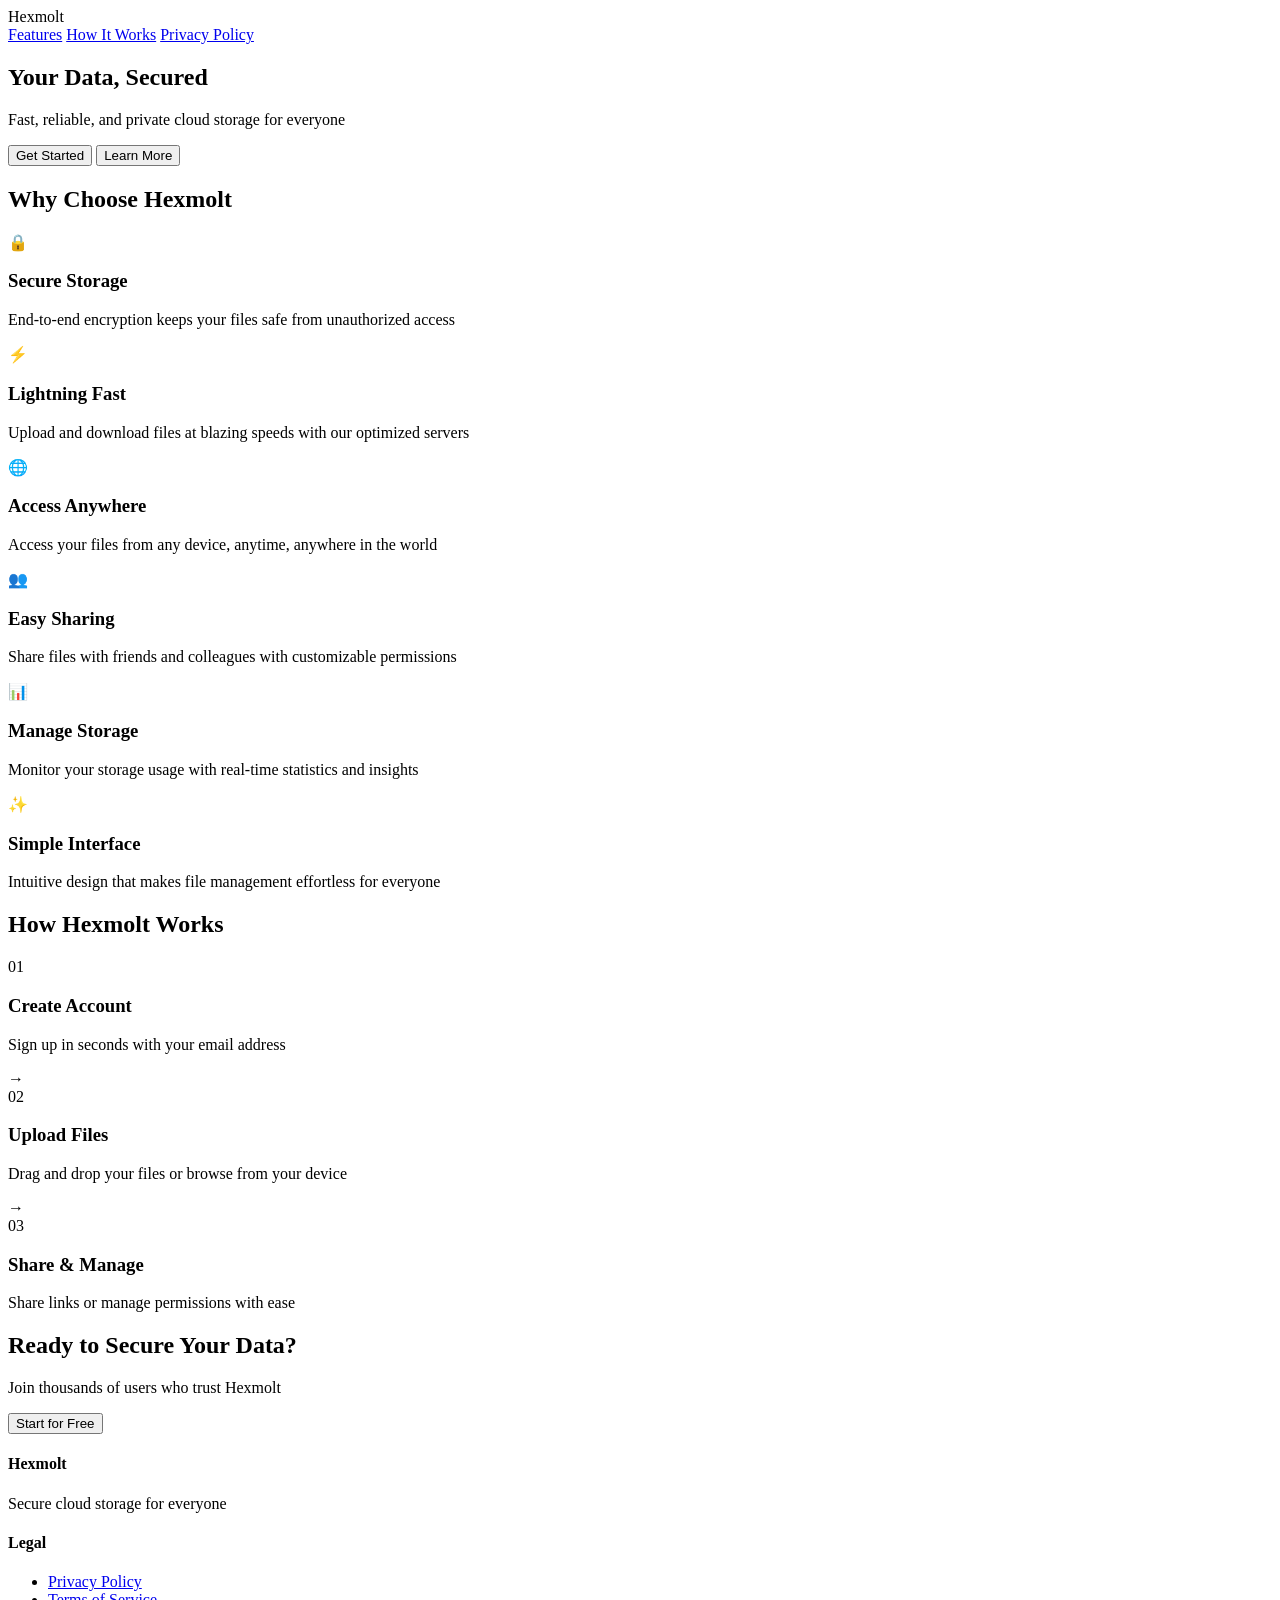
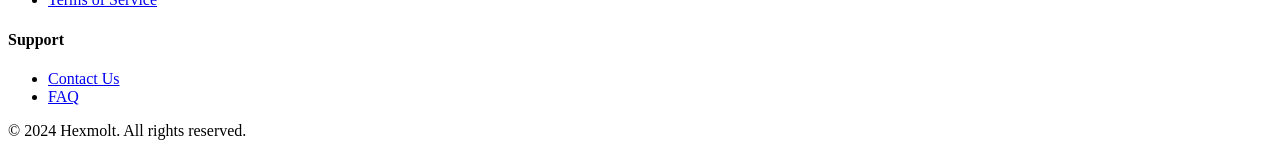
==== index.html @ 0158ca78 "Rename index (1).html to index.html" ====
<!DOCTYPE html>
<html lang="en">
<head>
    <meta charset="UTF-8">
    <meta name="viewport" content="width=device-width, initial-scale=1.0">
    <title>Hexmolt - Modern Data Storage</title>
    <link rel="stylesheet" href="css/style.css">
</head>
<body>
    <!-- Navigation -->
    <header class="navbar">
        <div class="container">
            <div class="navbar-content">
                <div class="logo">Hexmolt</div>
                <nav class="nav-links">
                    <a href="#features">Features</a>
                    <a href="#how-it-works">How It Works</a>
                    <a href="privacy.html">Privacy Policy</a>
                </nav>
            </div>
        </div>
    </header>

    <!-- Hero Section -->
    <section class="hero">
        <div class="container">
            <div class="hero-content">
                <h1 class="hero-title">Your Data, <span class="accent">Secured</span></h1>
                <p class="hero-subtitle">Fast, reliable, and private cloud storage for everyone</p>
                <div class="hero-cta">
                    <button class="btn btn-primary">Get Started</button>
                    <button class="btn btn-secondary">Learn More</button>
                </div>
            </div>
            <div class="hero-visual">
                <div class="floating-box box-1"></div>
                <div class="floating-box box-2"></div>
                <div class="floating-box box-3"></div>
            </div>
        </div>
    </section>

    <!-- Features Section -->
    <section id="features" class="features">
        <div class="container">
            <h2 class="section-title">Why Choose Hexmolt</h2>
            <div class="features-grid">
                <div class="feature-card">
                    <div class="feature-icon">🔒</div>
                    <h3>Secure Storage</h3>
                    <p>End-to-end encryption keeps your files safe from unauthorized access</p>
                </div>
                <div class="feature-card">
                    <div class="feature-icon">⚡</div>
                    <h3>Lightning Fast</h3>
                    <p>Upload and download files at blazing speeds with our optimized servers</p>
                </div>
                <div class="feature-card">
                    <div class="feature-icon">🌐</div>
                    <h3>Access Anywhere</h3>
                    <p>Access your files from any device, anytime, anywhere in the world</p>
                </div>
                <div class="feature-card">
                    <div class="feature-icon">👥</div>
                    <h3>Easy Sharing</h3>
                    <p>Share files with friends and colleagues with customizable permissions</p>
                </div>
                <div class="feature-card">
                    <div class="feature-icon">📊</div>
                    <h3>Manage Storage</h3>
                    <p>Monitor your storage usage with real-time statistics and insights</p>
                </div>
                <div class="feature-card">
                    <div class="feature-icon">✨</div>
                    <h3>Simple Interface</h3>
                    <p>Intuitive design that makes file management effortless for everyone</p>
                </div>
            </div>
        </div>
    </section>

    <!-- How It Works Section -->
    <section id="how-it-works" class="how-it-works">
        <div class="container">
            <h2 class="section-title">How Hexmolt Works</h2>
            <div class="steps-container">
                <div class="step">
                    <div class="step-number">01</div>
                    <h3>Create Account</h3>
                    <p>Sign up in seconds with your email address</p>
                </div>
                <div class="step-arrow">→</div>
                <div class="step">
                    <div class="step-number">02</div>
                    <h3>Upload Files</h3>
                    <p>Drag and drop your files or browse from your device</p>
                </div>
                <div class="step-arrow">→</div>
                <div class="step">
                    <div class="step-number">03</div>
                    <h3>Share & Manage</h3>
                    <p>Share links or manage permissions with ease</p>
                </div>
            </div>
        </div>
    </section>

    <!-- CTA Section -->
    <section class="cta-section">
        <div class="container">
            <h2>Ready to Secure Your Data?</h2>
            <p>Join thousands of users who trust Hexmolt</p>
            <button class="btn btn-primary btn-large">Start for Free</button>
        </div>
    </section>

    <!-- Footer -->
    <footer class="footer">
        <div class="container">
            <div class="footer-content">
                <div class="footer-section">
                    <h4>Hexmolt</h4>
                    <p>Secure cloud storage for everyone</p>
                </div>
                <div class="footer-section">
                    <h4>Legal</h4>
                    <ul>
                        <li><a href="privacy.html">Privacy Policy</a></li>
                        <li><a href="#terms">Terms of Service</a></li>
                    </ul>
                </div>
                <div class="footer-section">
                    <h4>Support</h4>
                    <ul>
                        <li><a href="mailto:abhisingh1000500@gmail.com">Contact Us</a></li>
                        <li><a href="#faq">FAQ</a></li>
                    </ul>
                </div>
            </div>
            <div class="footer-bottom">
                <p>&copy; 2024 Hexmolt. All rights reserved.</p>
            </div>
        </div>
    </footer>

    <script src="js/main.js"></script>
</body>
</html>
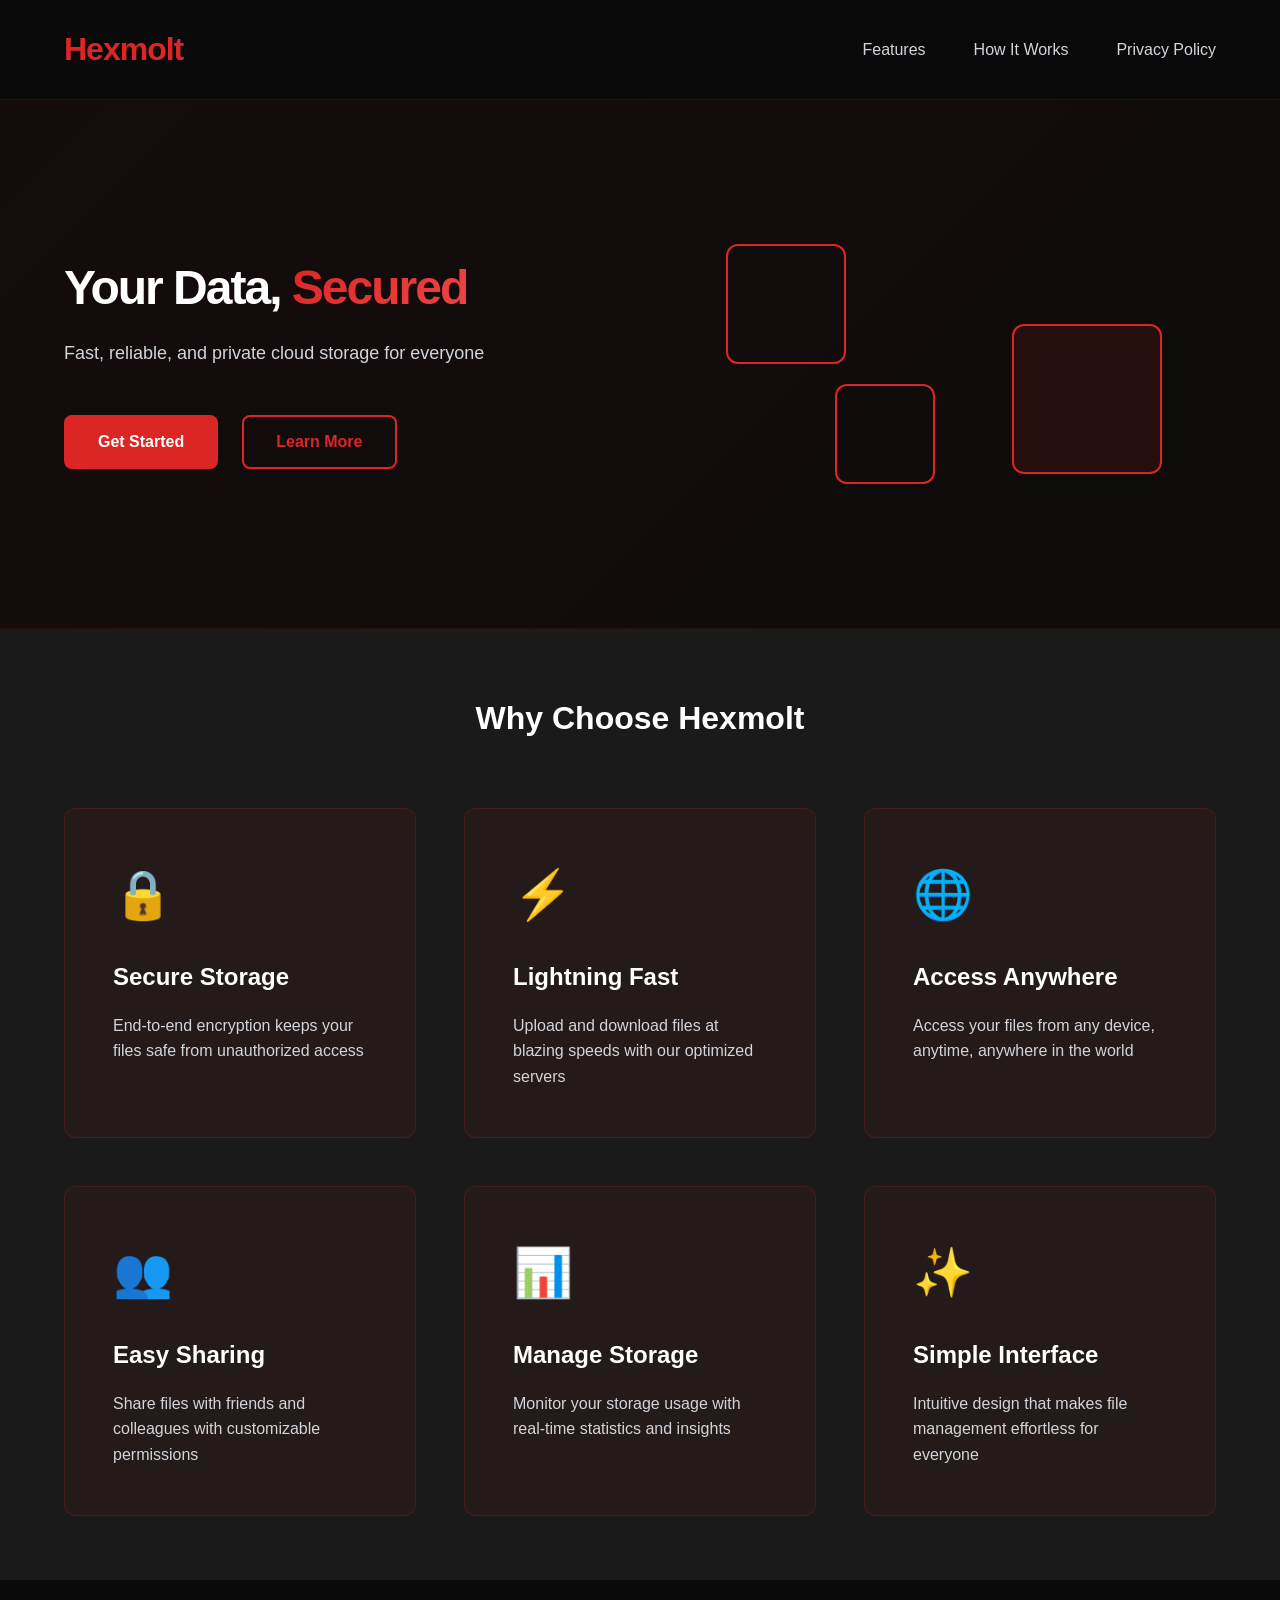
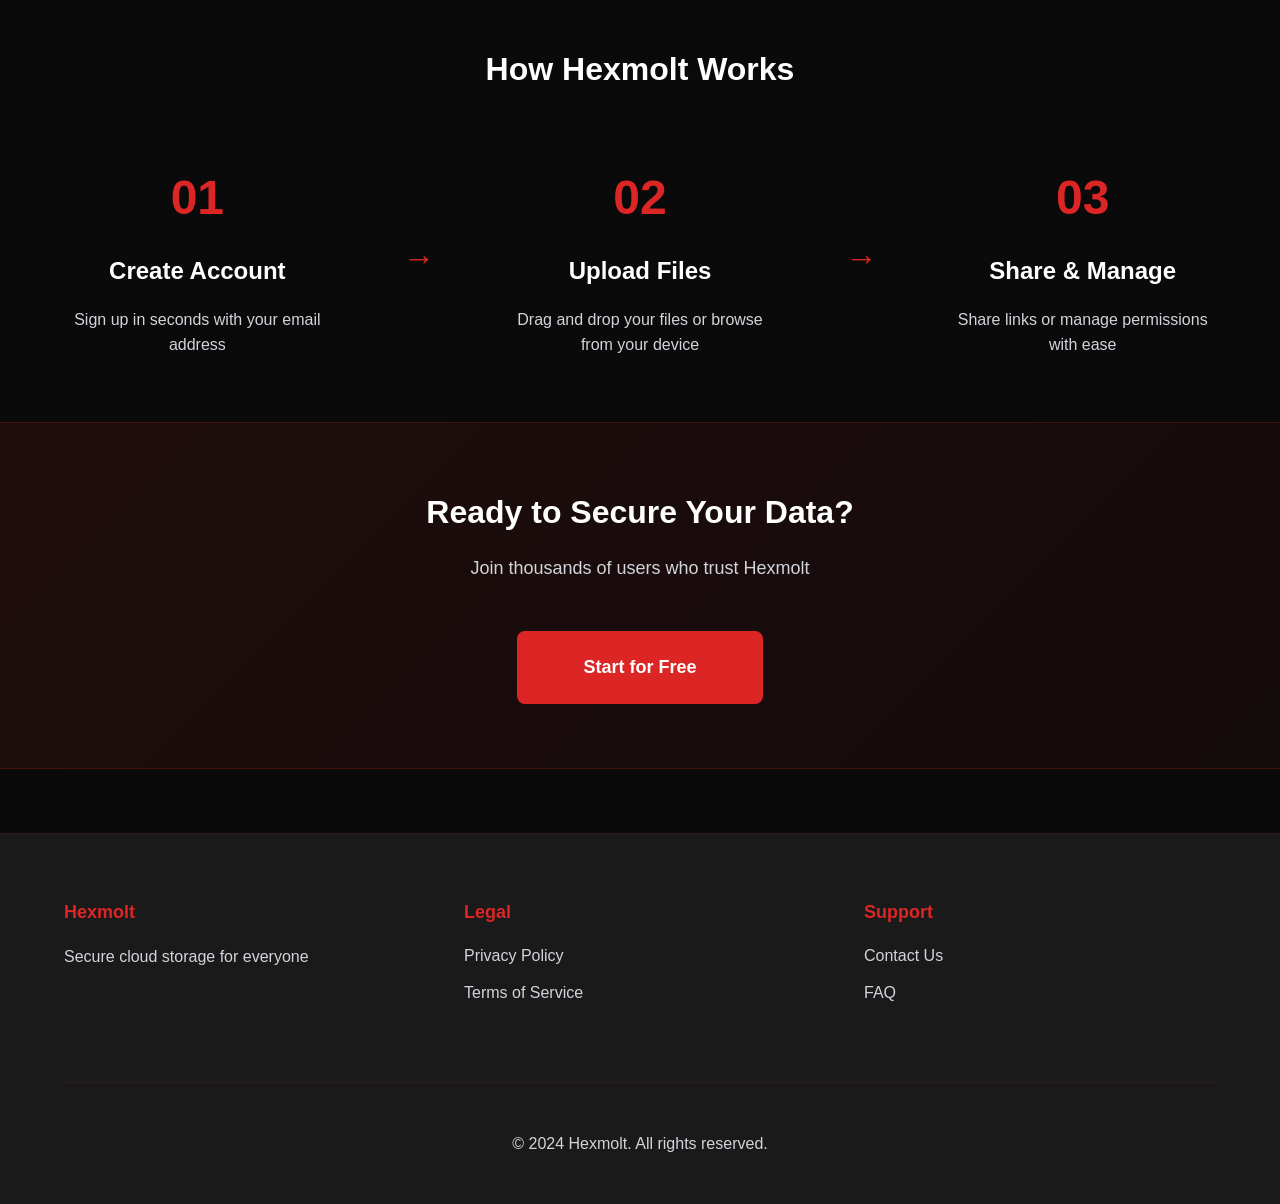
==== commit 40980f6f: "Update stylesheet and script paths in index.html" ====
--- a/index.html
+++ b/index.html
@@ -4,7 +4,7 @@
     <meta charset="UTF-8">
     <meta name="viewport" content="width=device-width, initial-scale=1.0">
     <title>Hexmolt - Modern Data Storage</title>
-    <link rel="stylesheet" href="css/style.css">
+    <link rel="stylesheet" href="style.css">
 </head>
 <body>
     <!-- Navigation -->
@@ -143,6 +143,6 @@
         </div>
     </footer>
 
-    <script src="js/main.js"></script>
+    <script src="main.js"></script>
 </body>
 </html>
--- a/style.css
+++ b/style.css
@@ -0,0 +1,524 @@
+/* 
+ * Hexmolt - Modern Cloud Storage
+ * Main Stylesheet
+ */
+
+/* ===== CSS Variables ===== */
+:root {
+    --color-black: #0a0a0a;
+    --color-dark-gray: #1a1a1a;
+    --color-light-gray: #f5f5f5;
+    --color-red: #dc2626;
+    --color-red-dark: #991b1b;
+    --color-red-light: #ef4444;
+    --color-text: #ffffff;
+    --color-text-secondary: #d1d5db;
+    
+    --font-primary: -apple-system, BlinkMacSystemFont, 'Segoe UI', Roboto, 'Helvetica Neue', Arial, sans-serif;
+    --font-size-base: 16px;
+    --font-size-lg: 18px;
+    --font-size-xl: 24px;
+    --font-size-2xl: 32px;
+    --font-size-3xl: 48px;
+    
+    --spacing-xs: 8px;
+    --spacing-sm: 12px;
+    --spacing-md: 16px;
+    --spacing-lg: 24px;
+    --spacing-xl: 32px;
+    --spacing-2xl: 48px;
+    --spacing-3xl: 64px;
+    
+    --transition: 0.3s ease;
+    --radius-sm: 4px;
+    --radius-md: 8px;
+    --radius-lg: 12px;
+}
+
+/* ===== Reset & Base Styles ===== */
+* {
+    margin: 0;
+    padding: 0;
+    box-sizing: border-box;
+}
+
+html, body {
+    height: 100%;
+}
+
+body {
+    font-family: var(--font-primary);
+    background-color: var(--color-black);
+    color: var(--color-text);
+    font-size: var(--font-size-base);
+    line-height: 1.6;
+}
+
+a {
+    color: var(--color-red);
+    text-decoration: none;
+    transition: color var(--transition);
+}
+
+a:hover {
+    color: var(--color-red-light);
+}
+
+ul {
+    list-style: none;
+}
+
+/* ===== Container ===== */
+.container {
+    max-width: 1200px;
+    margin: 0 auto;
+    padding: 0 var(--spacing-lg);
+}
+
+@media (max-width: 768px) {
+    .container {
+        padding: 0 var(--spacing-md);
+    }
+}
+
+/* ===== Navigation Bar ===== */
+.navbar {
+    position: sticky;
+    top: 0;
+    z-index: 1000;
+    background-color: rgba(10, 10, 10, 0.95);
+    backdrop-filter: blur(10px);
+    border-bottom: 1px solid rgba(220, 38, 38, 0.2);
+    padding: var(--spacing-lg) 0;
+}
+
+.navbar-content {
+    display: flex;
+    justify-content: space-between;
+    align-items: center;
+}
+
+.logo {
+    font-size: var(--font-size-2xl);
+    font-weight: 700;
+    color: var(--color-red);
+    letter-spacing: -1px;
+}
+
+.nav-links {
+    display: flex;
+    gap: var(--spacing-2xl);
+    align-items: center;
+}
+
+.nav-links a {
+    color: var(--color-text-secondary);
+    transition: color var(--transition);
+    font-size: var(--font-size-base);
+    font-weight: 500;
+}
+
+.nav-links a:hover,
+.nav-links a.active {
+    color: var(--color-red);
+}
+
+@media (max-width: 768px) {
+    .nav-links {
+        gap: var(--spacing-lg);
+    }
+    
+    .nav-links a {
+        font-size: 14px;
+    }
+}
+
+/* ===== Hero Section ===== */
+.hero {
+    padding: var(--spacing-3xl) 0;
+    background: linear-gradient(135deg, rgba(220, 38, 38, 0.05) 0%, rgba(220, 38, 38, 0.02) 100%);
+    border-bottom: 1px solid rgba(220, 38, 38, 0.1);
+    overflow: hidden;
+}
+
+.hero .container {
+    display: grid;
+    grid-template-columns: 1fr 1fr;
+    gap: var(--spacing-3xl);
+    align-items: center;
+}
+
+.hero-content {
+    z-index: 2;
+}
+
+.hero-title {
+    font-size: var(--font-size-3xl);
+    font-weight: 700;
+    line-height: 1.2;
+    margin-bottom: var(--spacing-lg);
+    letter-spacing: -2px;
+}
+
+.hero-title .accent {
+    color: var(--color-red);
+    position: relative;
+    background: linear-gradient(135deg, var(--color-red), var(--color-red-light));
+    -webkit-background-clip: text;
+    -webkit-text-fill-color: transparent;
+    background-clip: text;
+}
+
+.hero-subtitle {
+    font-size: var(--font-size-lg);
+    color: var(--color-text-secondary);
+    margin-bottom: var(--spacing-2xl);
+    line-height: 1.5;
+}
+
+.hero-cta {
+    display: flex;
+    gap: var(--spacing-lg);
+    flex-wrap: wrap;
+}
+
+.hero-visual {
+    position: relative;
+    height: 400px;
+    display: flex;
+    align-items: center;
+    justify-content: center;
+}
+
+.floating-box {
+    position: absolute;
+    border: 2px solid var(--color-red);
+    border-radius: var(--radius-lg);
+    animation: float 6s ease-in-out infinite;
+}
+
+.box-1 {
+    width: 120px;
+    height: 120px;
+    top: 20%;
+    left: 10%;
+    animation-delay: 0s;
+}
+
+.box-2 {
+    width: 150px;
+    height: 150px;
+    top: 40%;
+    right: 10%;
+    background-color: rgba(220, 38, 38, 0.1);
+    animation-delay: 1s;
+}
+
+.box-3 {
+    width: 100px;
+    height: 100px;
+    bottom: 20%;
+    left: 30%;
+    animation-delay: 2s;
+}
+
+@keyframes float {
+    0%, 100% { transform: translateY(0px); }
+    50% { transform: translateY(-30px); }
+}
+
+@media (max-width: 768px) {
+    .hero {
+        padding: var(--spacing-2xl) 0;
+    }
+    
+    .hero .container {
+        grid-template-columns: 1fr;
+        gap: var(--spacing-2xl);
+    }
+    
+    .hero-title {
+        font-size: var(--font-size-2xl);
+    }
+    
+    .hero-visual {
+        height: 250px;
+    }
+    
+    .floating-box {
+        display: none;
+    }
+}
+
+/* ===== Buttons ===== */
+.btn {
+    padding: var(--spacing-md) var(--spacing-xl);
+    border: none;
+    border-radius: var(--radius-md);
+    font-size: var(--font-size-base);
+    font-weight: 600;
+    cursor: pointer;
+    transition: all var(--transition);
+    font-family: var(--font-primary);
+}
+
+.btn-primary {
+    background-color: var(--color-red);
+    color: var(--color-text);
+    border: 2px solid var(--color-red);
+}
+
+.btn-primary:hover {
+    background-color: var(--color-red-light);
+    border-color: var(--color-red-light);
+    transform: translateY(-2px);
+    box-shadow: 0 8px 16px rgba(220, 38, 38, 0.3);
+}
+
+.btn-secondary {
+    background-color: transparent;
+    color: var(--color-red);
+    border: 2px solid var(--color-red);
+}
+
+.btn-secondary:hover {
+    background-color: rgba(220, 38, 38, 0.1);
+    border-color: var(--color-red-light);
+    color: var(--color-red-light);
+}
+
+.btn-large {
+    padding: var(--spacing-lg) var(--spacing-3xl);
+    font-size: var(--font-size-lg);
+}
+
+/* ===== Features Section ===== */
+.features {
+    padding: var(--spacing-3xl) 0;
+    background-color: var(--color-dark-gray);
+}
+
+.section-title {
+    font-size: var(--font-size-2xl);
+    font-weight: 700;
+    margin-bottom: var(--spacing-3xl);
+    text-align: center;
+}
+
+.features-grid {
+    display: grid;
+    grid-template-columns: repeat(auto-fit, minmax(300px, 1fr));
+    gap: var(--spacing-2xl);
+}
+
+.feature-card {
+    background-color: rgba(220, 38, 38, 0.05);
+    border: 1px solid rgba(220, 38, 38, 0.2);
+    border-radius: var(--radius-lg);
+    padding: var(--spacing-2xl);
+    transition: all var(--transition);
+}
+
+.feature-card:hover {
+    border-color: var(--color-red);
+    background-color: rgba(220, 38, 38, 0.1);
+    transform: translateY(-4px);
+}
+
+.feature-icon {
+    font-size: 48px;
+    margin-bottom: var(--spacing-lg);
+    display: inline-block;
+}
+
+.feature-card h3 {
+    font-size: var(--font-size-xl);
+    margin-bottom: var(--spacing-md);
+    color: var(--color-text);
+}
+
+.feature-card p {
+    color: var(--color-text-secondary);
+    font-size: var(--font-size-base);
+    line-height: 1.6;
+}
+
+@media (max-width: 768px) {
+    .features {
+        padding: var(--spacing-2xl) 0;
+    }
+    
+    .features-grid {
+        grid-template-columns: 1fr;
+    }
+}
+
+/* ===== How It Works Section ===== */
+.how-it-works {
+    padding: var(--spacing-3xl) 0;
+}
+
+.steps-container {
+    display: flex;
+    justify-content: space-between;
+    align-items: center;
+    gap: var(--spacing-2xl);
+    flex-wrap: wrap;
+}
+
+.step {
+    flex: 1;
+    min-width: 250px;
+    text-align: center;
+}
+
+.step-number {
+    font-size: var(--font-size-3xl);
+    font-weight: 700;
+    color: var(--color-red);
+    margin-bottom: var(--spacing-md);
+}
+
+.step h3 {
+    font-size: var(--font-size-xl);
+    margin-bottom: var(--spacing-md);
+}
+
+.step p {
+    color: var(--color-text-secondary);
+    font-size: var(--font-size-base);
+}
+
+.step-arrow {
+    font-size: var(--font-size-2xl);
+    color: var(--color-red);
+    margin: 0 var(--spacing-lg);
+}
+
+@media (max-width: 768px) {
+    .steps-container {
+        flex-direction: column;
+    }
+    
+    .step-arrow {
+        transform: rotate(90deg);
+        margin: var(--spacing-lg) 0;
+    }
+}
+
+/* ===== CTA Section ===== */
+.cta-section {
+    padding: var(--spacing-3xl) 0;
+    background: linear-gradient(135deg, rgba(220, 38, 38, 0.1) 0%, rgba(220, 38, 38, 0.05) 100%);
+    border-top: 1px solid rgba(220, 38, 38, 0.2);
+    border-bottom: 1px solid rgba(220, 38, 38, 0.2);
+    text-align: center;
+}
+
+.cta-section h2 {
+    font-size: var(--font-size-2xl);
+    margin-bottom: var(--spacing-md);
+}
+
+.cta-section p {
+    font-size: var(--font-size-lg);
+    color: var(--color-text-secondary);
+    margin-bottom: var(--spacing-2xl);
+}
+
+@media (max-width: 768px) {
+    .cta-section {
+        padding: var(--spacing-2xl) 0;
+    }
+    
+    .cta-section h2 {
+        font-size: var(--font-size-xl);
+    }
+}
+
+/* ===== Footer ===== */
+.footer {
+    background-color: var(--color-dark-gray);
+    border-top: 1px solid rgba(220, 38, 38, 0.1);
+    padding: var(--spacing-3xl) 0 var(--spacing-2xl);
+    margin-top: var(--spacing-3xl);
+}
+
+.footer-content {
+    display: grid;
+    grid-template-columns: repeat(auto-fit, minmax(200px, 1fr));
+    gap: var(--spacing-2xl);
+    margin-bottom: var(--spacing-3xl);
+}
+
+.footer-section h4 {
+    color: var(--color-red);
+    margin-bottom: var(--spacing-md);
+    font-size: var(--font-size-lg);
+}
+
+.footer-section p {
+    color: var(--color-text-secondary);
+    font-size: var(--font-size-sm);
+    line-height: 1.8;
+}
+
+.footer-section ul {
+    list-style: none;
+}
+
+.footer-section li {
+    margin-bottom: var(--spacing-sm);
+}
+
+.footer-section a {
+    color: var(--color-text-secondary);
+    transition: color var(--transition);
+    font-size: var(--font-size-sm);
+}
+
+.footer-section a:hover {
+    color: var(--color-red);
+}
+
+.footer-bottom {
+    text-align: center;
+    padding-top: var(--spacing-2xl);
+    border-top: 1px solid rgba(220, 38, 38, 0.1);
+    color: var(--color-text-secondary);
+    font-size: var(--font-size-sm);
+}
+
+@media (max-width: 768px) {
+    .footer {
+        padding: var(--spacing-2xl) 0 var(--spacing-lg);
+    }
+    
+    .footer-content {
+        gap: var(--spacing-lg);
+    }
+}
+
+/* ===== Scrollbar ===== */
+::-webkit-scrollbar {
+    width: 8px;
+}
+
+::-webkit-scrollbar-track {
+    background: var(--color-black);
+}
+
+::-webkit-scrollbar-thumb {
+    background: var(--color-red);
+    border-radius: 4px;
+}
+
+::-webkit-scrollbar-thumb:hover {
+    background: var(--color-red-light);
+}
+
+/* ===== Selection ===== */
+::selection {
+    background-color: var(--color-red);
+    color: var(--color-text);
+}
